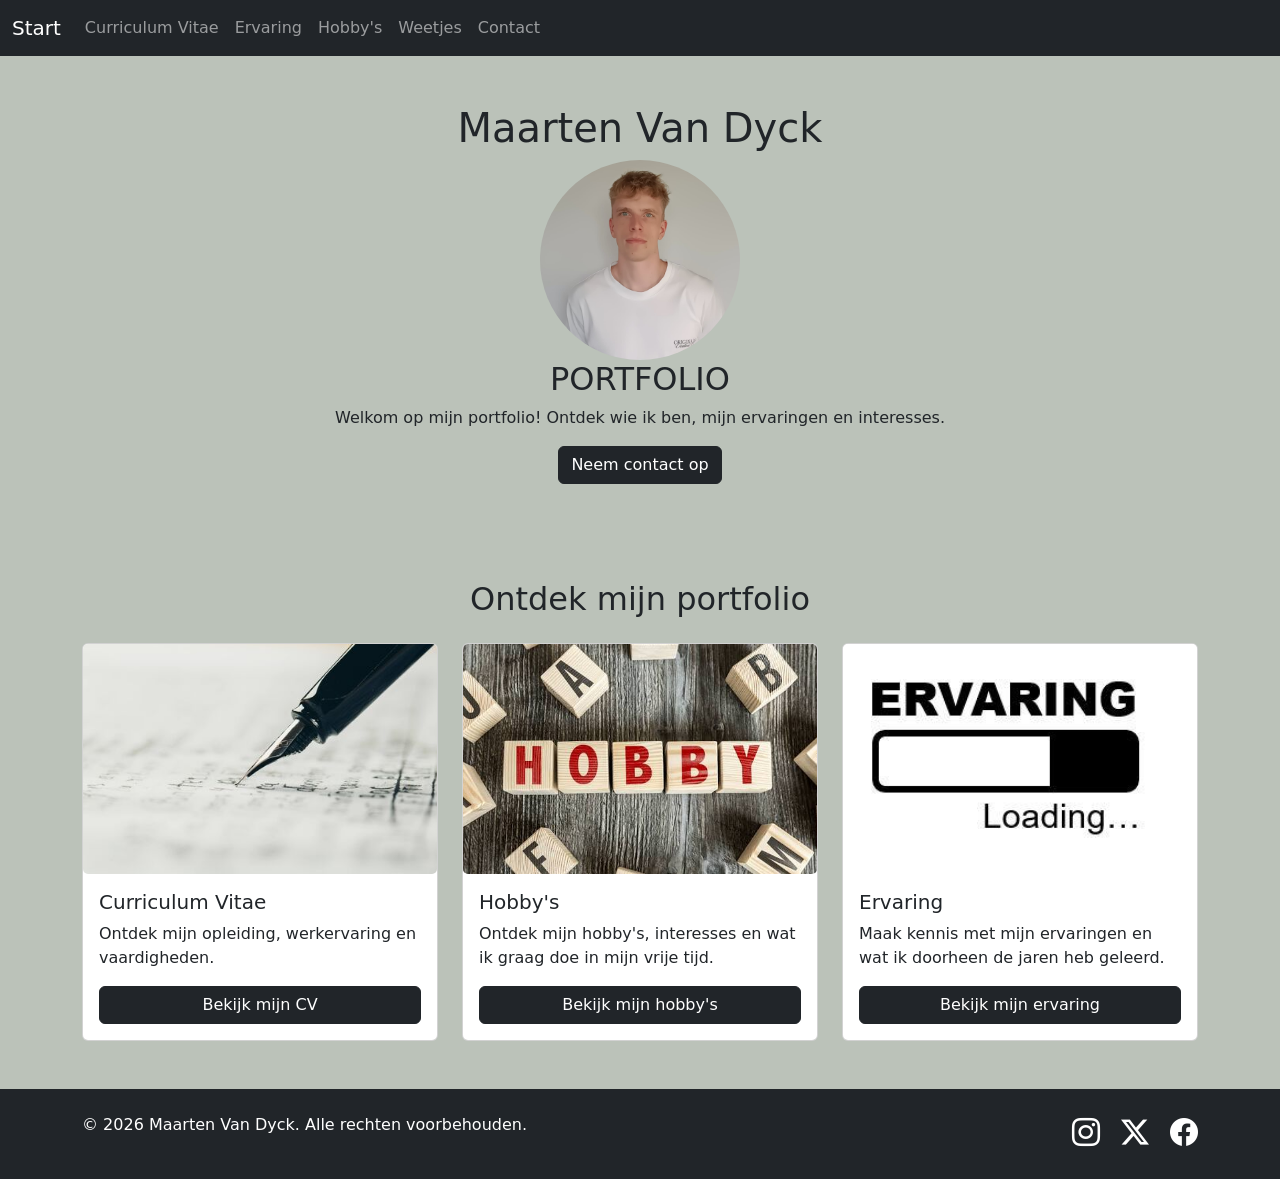
==== Project 2/index.html @ 4c1de73f "Project 2 startpagina" ====
<!doctype html>
<html lang="en">
  <head>
    <meta charset="utf-8" />
    <meta name="viewport" content="width=device-width, initial-scale=1" />
    <title>Portfolio Maarten</title>
    <link
      href="https://cdn.jsdelivr.net/npm/bootstrap@5.3.8/dist/css/bootstrap.min.css"
      rel="stylesheet"
      integrity="sha384-sRIl4kxILFvY47J16cr9ZwB07vP4J8+LH7qKQnuqkuIAvNWLzeN8tE5YBujZqJLB"
      crossorigin="anonymous"
    />
    <link rel="stylesheet" href="css/style.css" />
    <link
      rel="stylesheet"
      href="https://cdn.jsdelivr.net/npm/bootstrap-icons@1.13.2/font/bootstrap-icons.min.css"
    />
  </head>
  <body>
    <nav class="navbar navbar-expand-lg navbar-dark bg-dark">
      <div class="container-fluid">
        <a class="navbar-brand" href="index.html">Start</a>
        <button
          class="navbar-toggler"
          type="button"
          data-bs-toggle="collapse"
          data-bs-target="#navbarSupportedContent"
          aria-controls="navbarSupportedContent"
          aria-expanded="false"
          aria-label="Toggle navigation"
        >
          <span class="navbar-toggler-icon"></span>
        </button>
        <div class="collapse navbar-collapse" id="navbarSupportedContent">
          <ul class="navbar-nav me-auto mb-2 mb-lg-0">
            <li class="nav-item">
              <a class="nav-link" href="curriculum_vitae.html"
                >Curriculum Vitae</a
              >
            </li>
            <li class="nav-item">
              <a class="nav-link" href="ervaring.html">Ervaring</a>
            </li>
            <li class="nav-item">
              <a class="nav-link" href="hobby.html">Hobby's</a>
            </li>
            <li class="nav-item">
              <a class="nav-link" href="weetjes.html">Weetjes</a>
            </li>
            <li class="nav-item">
              <a class="nav-link" href="contact.html">Contact</a>
            </li>
          </ul>
        </div>
      </div>
    </nav>

    <main class="container">
      <section class="text-center py-5">
        <h1>Maarten Van Dyck</h1>
        <img
          src="images/Maarten.jpg"
          alt="Foto van Maarten"
          class="img-fluid rounded-circle hero-foto"
        />
        <h2>PORTFOLIO</h2>
        <p>
          Welkom op mijn portfolio! Ontdek wie ik ben, mijn ervaringen en
          interesses.
        </p>
        <a href="contact.html" class="btn btn-dark">Neem contact op</a>
      </section>

      <section class="py-5">
        <h2 class="text-center mb-4">Ontdek mijn portfolio</h2>

        <div class="row g-4">
          <div class="col-md-4">
            <div class="card h-100">
              <img
                src="images/papier.jpg"
                class="card-img card-img-top"
                alt="Curriculum Vitae"
              />

              <div class="card-body d-flex flex-column">
                <h5 class="card-title">Curriculum Vitae</h5>
                <p class="card-text">
                  Ontdek mijn opleiding, werkervaring en vaardigheden.
                </p>
                <a href="curriculum_vitae.html" class="btn btn-dark mt-auto"
                  >Bekijk mijn CV</a
                >
              </div>
            </div>
          </div>
          <div class="col-md-4">
            <div class="card h-100">
              <img
                src="images/hobby.jpg"
                class="card-img card-img-top"
                alt="Mijn hobby's"
              />

              <div class="card-body d-flex flex-column">
                <h5 class="card-title">Hobby's</h5>

                <p class="card-text">
                  Ontdek mijn hobby's, interesses en wat ik graag doe in mijn
                  vrije tijd.
                </p>

                <a href="hobby.html" class="btn btn-dark mt-auto"
                  >Bekijk mijn hobby's</a
                >
              </div>
            </div>
          </div>
          <div class="col-md-4">
            <div class="card h-100">
              <img
                src="images/ervaring.jpg"
                class="card-img card-img-top"
                alt="Mijn ervaring"
              />

              <div class="card-body d-flex flex-column">
                <h5 class="card-title">Ervaring</h5>

                <p class="card-text">
                  Maak kennis met mijn ervaringen en wat ik doorheen de jaren
                  heb geleerd.
                </p>

                <a href="ervaring.html" class="btn btn-dark mt-auto"
                  >Bekijk mijn ervaring</a
                >
              </div>
            </div>
          </div>
        </div>
      </section>
    </main>

    <footer class="bg-dark text-white py-4">
      <div class="container">
        <div class="row">
          <div class="col-md-6 text-center text-md-start">
            <p class="mb-0">
              &copy; 2026 Maarten Van Dyck. Alle rechten voorbehouden.
            </p>
          </div>

          <div class="col-md-6 text-center text-md-end">
            <a
              href="https://www.instagram.com/maarten_vandyck/"
              class="text-white text-decoration-none"
              ><i class="bi bi-instagram fs-3 me-3"></i
            ></a>
            <i class="bi bi-twitter-x fs-3 me-3"></i>
            <i class="bi bi-facebook fs-3"></i>
          </div>
        </div>
      </div>
    </footer>

    <script
      src="https://cdn.jsdelivr.net/npm/bootstrap@5.3.8/dist/js/bootstrap.bundle.min.js"
      integrity="sha384-FKyoEForCGlyvwx9Hj09JcYn3nv7wiPVlz7YYwJrWVcXK/BmnVDxM+D2scQbITxI"
      crossorigin="anonymous"
    ></script>
  </body>
</html>
---- Project 2/css/style.css ----
.hero-foto {
    width: 200px;
    height: 200px;
    object-fit: cover;
}

body {
    background-color: #BBC2B9;
}

.card-img-top {
    height: 230px;
    object-fit: cover;
}
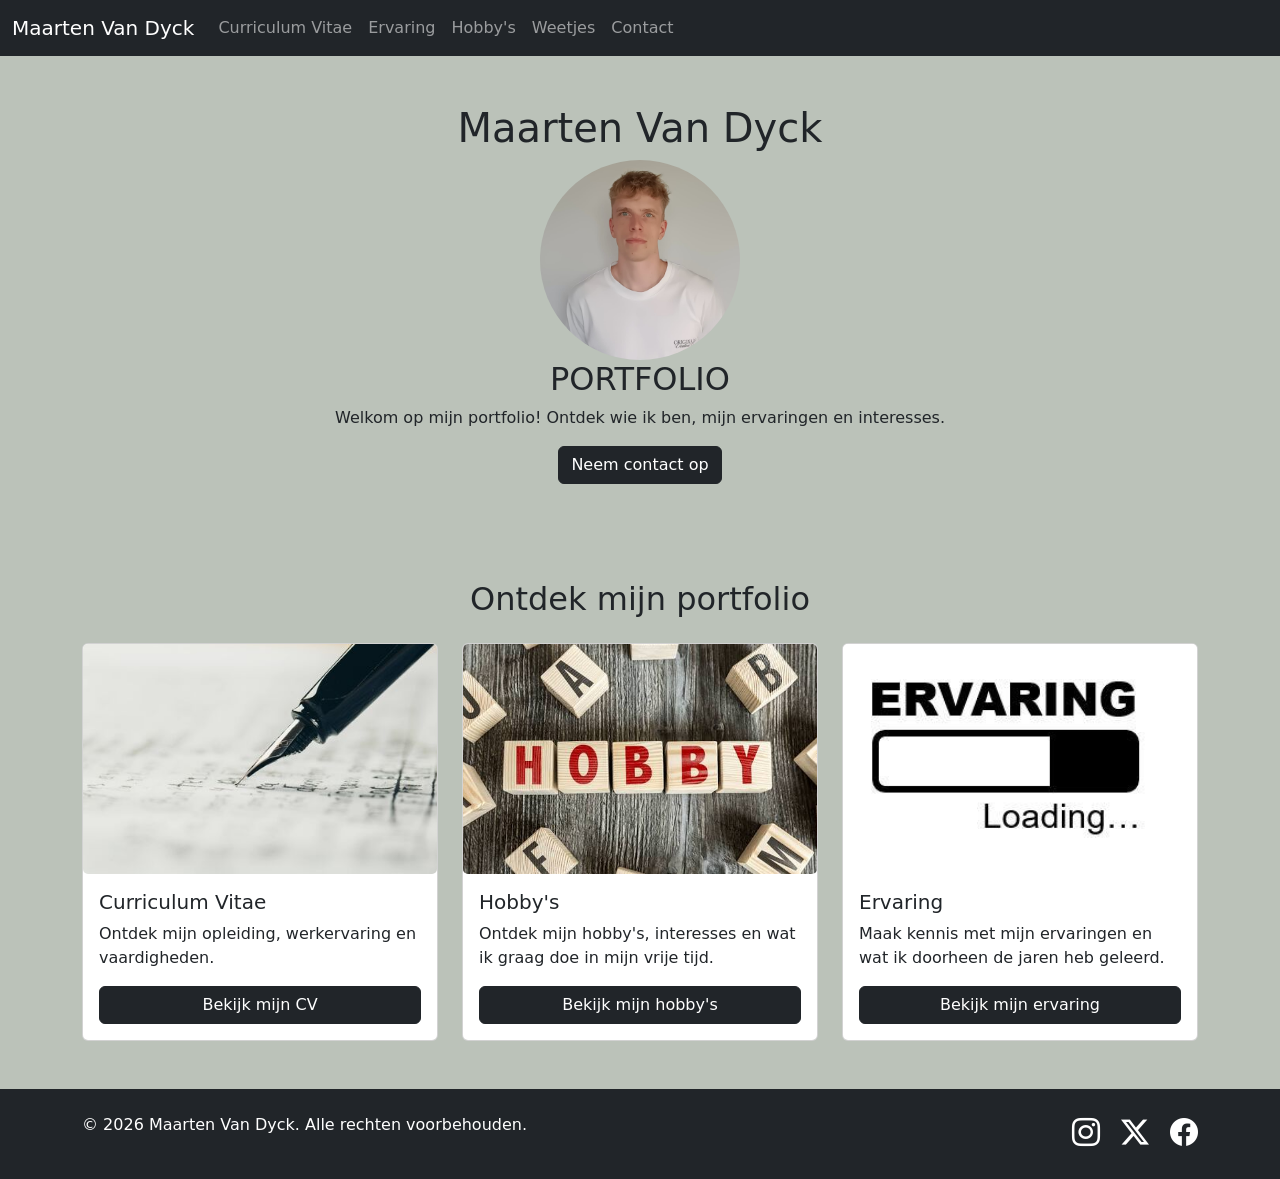
==== commit db48a9ca: "Verbeterde navbar" ====
--- a/Project 2/index.html
+++ b/Project 2/index.html
@@ -19,7 +19,7 @@
   <body>
     <nav class="navbar navbar-expand-lg navbar-dark bg-dark">
       <div class="container-fluid">
-        <a class="navbar-brand" href="index.html">Start</a>
+        <a class="navbar-brand" href="index.html">Maarten Van Dyck</a>
         <button
           class="navbar-toggler"
           type="button"
--- a/Project 2/css/style.css
+++ b/Project 2/css/style.css
@@ -1,14 +1,60 @@
+
+/* Homepage */
 .hero-foto {
     width: 200px;
     height: 200px;
     object-fit: cover;
 }
 
+.card-img-top {
+    height: 230px;
+    object-fit: cover;
+}
+
+/* Algemene stijl */
 body {
     background-color: #BBC2B9;
 }
 
-.card-img-top {
-    height: 230px;
-    object-fit: cover;
-}+
+/* Carrousel */
+
+
+.skill-logo {
+    width: 100px;
+    height: 90px;
+    object-fit: contain;
+}
+
+/* Persoonlijk blok */
+.persoonlijk-blok {
+    background-color: #D5DAD2;
+    border-radius: 12px;
+}
+
+/* ervaring */
+.ervaring-logo {
+    width: 90px;
+    height: 90px;
+    object-fit: contain;
+    margin: 0 auto 15px;
+}
+
+/* Afbeeldingen hobby */
+#carouselExampleCaptions .carousel-item img {
+    height: 250px;
+    object-fit: contain;
+}
+
+#carouselExampleCaptions .carousel-indicators {
+    bottom: 50px;
+}
+
+#carouselExampleCaptions .carousel-control-prev {
+    left: 20%;
+}
+
+#carouselExampleCaptions .carousel-control-next {
+    right: 20%;
+}
+
